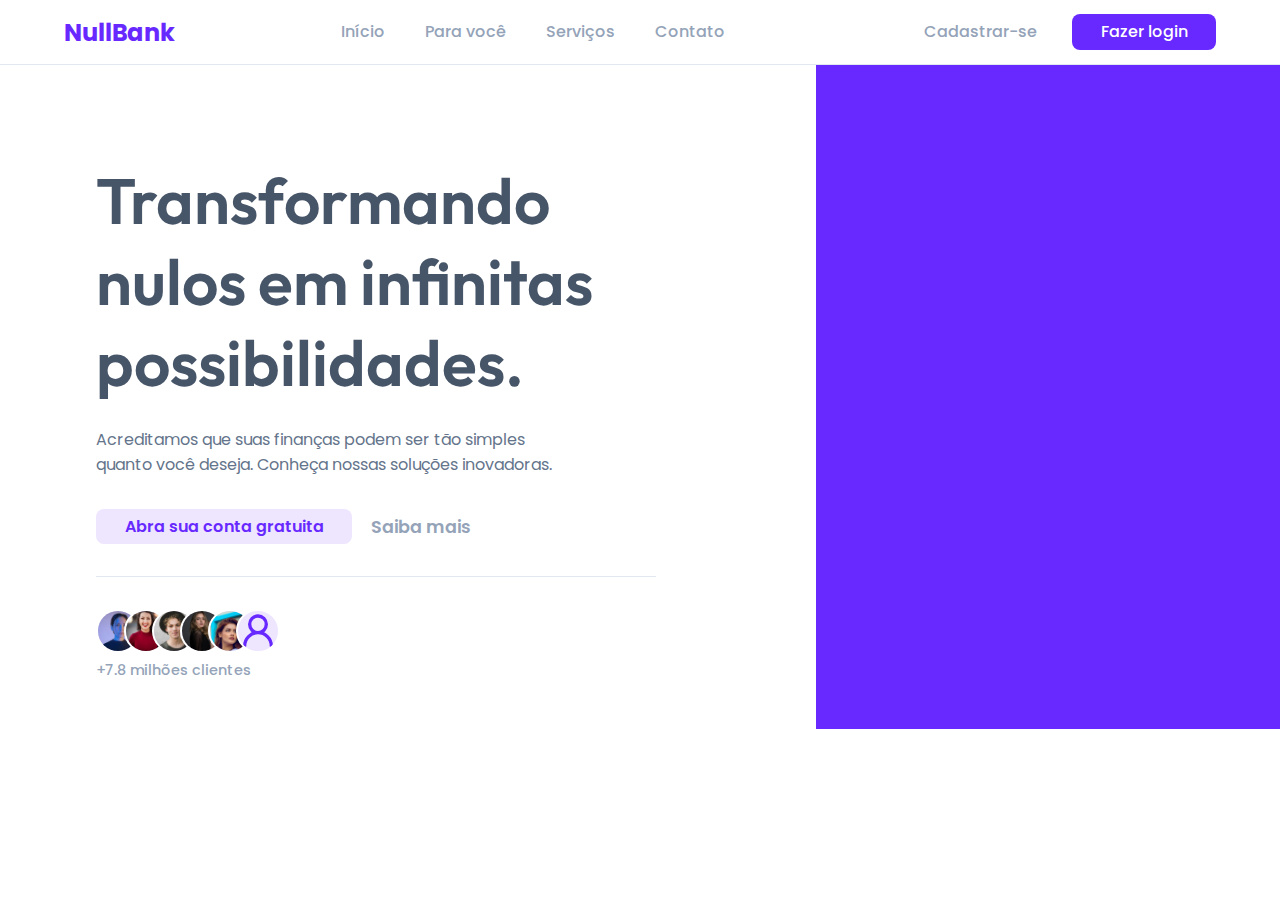
==== src/index.html @ 5b78dc31 "fix: adjust hero's buttons to the pattern styles" ====
<!DOCTYPE html>
<html lang="pt-br">
<head>
    <meta charset="UTF-8">
    <meta name="viewport" content="width=device-width, initial-scale=1.0">
    <link rel="stylesheet" type="text/css" href="/src/styles/styles.css">
    <link rel="stylesheet" type="text/css" href="/src/styles/header.css">
    <title>NullBank</title>
    <meta name="description" content="Acreditamos que suas finanças podem ser tão simples quanto você deseja. Conheça nossas soluções inovadoras.">    
</head>
<body>
    <header>
        <div class="navbar__container">
            <nav id="navbar">
                <div class="navbar__logo">
                    <span>NullBank</span>
                </div>
                <div class="navbar__menu">
                    <ul id="navbar-menu-list">
                        <li class="navbar__link">
                            <a href="#home" type="_self">Início</a>
                        </li>
                        <li class="navbar__link">
                            <a href="#" type="_blank">Para você</a>
                        </li>
                        <li class="navbar__link">
                            <a href="#" type="_blank">Serviços</a>
                        </li>
                        <li class="navbar__link">
                            <a href="#" type="_self">Contato</a>
                        </li>
                    </ul>
                </div>
                <div class="navbar__buttons">
                    <button class="button button--white" id="navbar-btn-signup" href="#" type="_blank">
                        Cadastrar-se
                    </button>
                    <button class="button button--color" id="navbar-btn-login" href="#" type="_blank">
                        Fazer login
                    </button>
                </div>
            </nav>
        </div>
        <script src="/src/javascript/script.js"></script>
    </header>
    <main>
        <section>
            <div class="hero">
                <div class="hero__left">
                    <header>
                        <h2>Transformando nulos em infinitas possibilidades.</h2>
                        <p>Acreditamos que suas finanças podem ser tão simples quanto você deseja. Conheça nossas soluções inovadoras.</p>
                        <nav class="hero__left">
                            <div class="hero__content__buttons">
                                <button class="button button--light" id="hero-btn-openaccount" href="#">
                                    Abra sua conta gratuita
                                </button>
                                <button class="button button--white" id="hero-btn-moreinfo" href="#">
                                    Saiba mais
                                </button>
                            </div>
                        </nav>
                        
                    </header>
                    <div class="hero__left__users">
                        <div class="users__figures">
                            <figure><img src="assets/avatars/hero-avatar-1.png"></figure>
                            <figure><img src="assets/avatars/hero-avatar-2.png"></figure>
                            <figure><img src="assets/avatars/hero-avatar-3.png"></figure>
                            <figure><img src="assets/avatars/hero-avatar-4.png"></figure>
                            <figure><img src="assets/avatars/hero-avatar-5.png"></figure>
                            <figure><img src="assets/avatars/hero-avatar-6.svg"></figure>
                        </div>
                        <div class="users__caption">
                            <p>+7.8 milhões clientes</p>
                        </div>
                    </div>
                </div>
                <div class="hero__right">
                    <div class="hero__right__boxes">
                     <!--   <div id="heroRightBox1">
                            <figure><img src="assets/icons/hero-icon-1.svg"></figure>
                            <p>Sem taxas absurdas</p>
                        </div>
                        <div id="heroRightBox2">
                            <figure><img src="assets/icons/hero-icon-2.svg"></figure>
                            <p>Pagamentos em todo o mundo</p>
                        </div>
                        <div id="heroRightBox3">
                            <figure><img src="assets/icons/hero-icon-3.svg"></figure>
                            <p>100% pensando em você</p>
                        </div>
                        -->
                    </div>
                </div>
            </div> 
        </section>
    </main>
</body>
</html>
---- src/styles/styles.css ----
/* FONTS */
@import url('https://fonts.googleapis.com/css2?family=Outfit:wght@100..900&family=Poppins:ital,wght@0,100;0,200;0,300;0,400;0,500;0,600;0,700;0,800;0,900;1,100;1,200;1,300;1,400;1,500;1,600;1,700;1,800;1,900&display=swap');

/* RESET */
* {
    font-family: "Poppins", sans-serif;
    font-optical-sizing: auto;
    margin: 0;
    padding: 0;
    box-sizing: border-box;
}

a {
    text-decoration: none;
}

ul {
    list-style: none;
}

/* BASICS */
:root {
    --white: #FFFFFF;
    --primary-500: #6729FF;
    --primary-200: #EEE5FF;
    --primary-100: #F3F2FF;
    --slate-600: #475569;
    --slate-500: #64748B;
    --slate-400: #94A3B8;
    --slate-200: #E2E8F0;
    --slate-50: #F8FAFC;
}

html {
    font-size: 16px;
}

body {
    background-color: var(--white);
    color: var(--slate-400);
}

main {
    margin-top: 4rem;
}

/* a:link, a:visited {
    color: var(--slate-400);
}

a:hover, a:active {
    color: var(--primary-500);
    transition: 0.3s;
} */
 

img {
    display: flex;
    width: 100%;
}

/* BUTTONS */
.button {
    border: transparent;
    border-radius: 0.5rem;
    cursor: pointer;
    font: inherit;
    font-weight: 500;
    height: 2.2rem;
    padding: inherit;
}

.button--color {
    background-color: var(--primary-500);
    color: var(--white);

    &:hover {
        background-color: var(--primary-200);
        color: var(--primary-500);
    }
}

.button--white {
    background-color: var(--white);
    color: var(--slate-400);

    &:hover {
        color: var(--primary-500);
    }
}

.button--light {
    background-color: var(--primary-200);
    color: var(--primary-500);

    &:hover {
        background-color: var(--primary-500);
        color: var(--white);
    }
}


/* MAIN */


/* HERO */
.hero {
    display: flex;
    flex-direction: row;
    min-height: fit-content;
    max-height: 45rem;

    background-color: var(--primary-500);
    /* background-image: url(/assets/images/hero-banner.svg); */
    background-position: 85% 115%;
    background-repeat: no-repeat;
    background-size: 24rem 38rem;
}

/* HERO LIGHT SIDE ITEMS */
.hero__left {
    background-color: var(--white);
    padding: 6rem 10rem 1rem 6rem;
    max-height: fit-content;
}

.hero__left header {
    align-content: center;
    border-bottom: 1px solid var(--slate-200);
    display: flex;
    flex-direction: column;
    max-width: 40rem;
}

.hero__left h2 {
    color: var(--slate-600);
    font-family: "Outfit", serif;
    font-size: 4rem;
    font-weight: 600;
    max-width: 35rem;
    padding-bottom: 1.5rem;
}

.hero__left p{
    color: var(--slate-500);
    width: 30rem;
    padding-bottom: 2rem;
}

.hero__left nav {
    align-items: center;
    display: inline-flex;
    flex-direction: row;
    padding: 0 0 2rem 0;
    max-width: fit-content;
}

.hero__left a{
    font-weight: 600;
        
    &:not(:first-child) {
        font-size: 1.1rem;
        padding-left: 1rem;
        transition: 0.5s;
    }
}

.hero__left__users {
    display: flex;
    flex-direction: column;
    padding-top: 2rem;
    padding-left: 1rem;    
}

.hero .users__figures {
    display: inline-flex;
    flex-direction: row;
}

.hero .users__figures img{
    display: inline-flex;
    flex-direction: row;
    border: 0.15em solid var(--white);
    border-radius: 100%;
    margin-left: -1rem;
    max-width: 2.5rem;
    overflow: hidden;
    position: relative;

    &:first-child {
        z-index: 1;
    }
    &:nth-child(2) {
        z-index: 2;
    }
    &:nth-child(3) {
        z-index: 3;
    }
    &:nth-child(4) {
        z-index: 4;
    }
    &:nth-child(5) {
        z-index: 5;
    }

    &:last-child {
        background-color: var(--primary-200);
        box-sizing: content-box;
        width: 2.5rem; 
    }
}

.hero .users__caption p{
    color: var(--slate-400);
    font-size: 0.9rem;
    font-weight: 500;
    margin-left: -1rem;
}

.hero__content__buttons {
    display: flex;
    gap: 1.2rem;
}

#hero-btn-openaccount {
    font-weight: 600;
    /* line-height: 3.5rem; */
    padding: inherit;
    width: 16rem;
}

#hero-btn-moreinfo {
    font-size: 1.1rem;
    font-weight: 600;
    padding: inherit;
}

/* HERO COLOR SIDE ITEMS */

.hero__right__boxes {
    background-color: none;
    background-size: 42rem 26rem;
    background-position: 50% 50%;
    
    display: flexbox;
    flex-direction: column;
}



.hero__right__boxes div {
    background-color: var(--white);
    display: inline-flex;
    height: 3rem;
    margin-top: 5.5rem;
}

.hero__right__boxes img {
    background-color: var(--primary-200);
    border-radius: 0.5rem;
    padding: 0.5rem;
    max-width: 2.5rem;
}

/*
#heroBox1 {
    
}
#heroBox2 {

}
#heroBox3 {
    
} */

/* ------ */

/* CARTÕES */

/* APP */

/* DOWNLOAD */

/* CTA */

/* FOOTER */
---- src/styles/header.css ----
#navbar {
    display: flex;
    flex-direction: row;
    align-items: center;
    justify-content: space-between;
    line-height: 2rem;
    height: 2rem;
    margin: 1rem 4rem;
}

#navbar-menu-list {
    display: flex;
    gap: 2.5rem;
}

#navbar-btn-signup {
    width: 11rem;
}

#navbar-btn-login {
    width: 9rem;
}

.navbar__container {
    background-color: var(--white);
    border-bottom: 1px solid var(--slate-200);
    min-width: 100vw;
    position: fixed;
    top: 0;
}

.navbar__logo {
    color: var(--primary-500);
    font-family: "Outfit", sans-serif;
    font-size: 1.5rem;
    font-weight: 700;
}

.navbar__menu {
    font-weight: 500;
}

.navbar__buttons {
    justify-content: space-between;
}

.navbar__link--active > a {
    color: unset;
    color: var(--primary-500);
}

.navbar__link > a {
    &:link {
        color: var(--slate-400);
    }
    &:visited {
        color: var(--slate-400);
    }
    &:hover {
        color: var(--primary-500);
    }
}
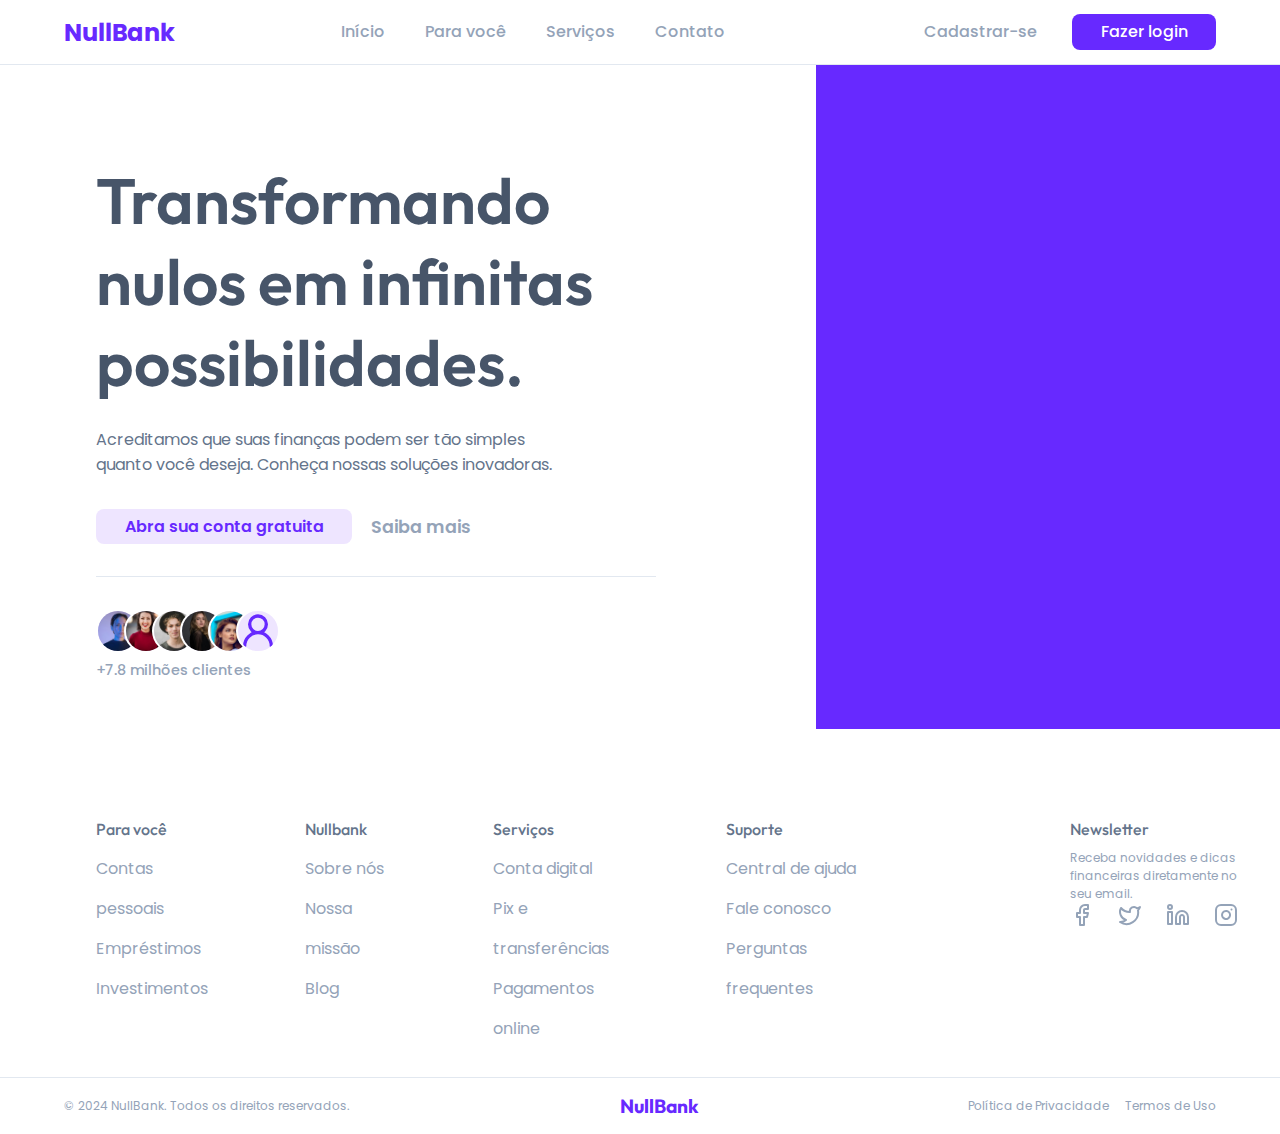
==== commit 13521079: "feat: add footer" ====
--- a/src/index.html
+++ b/src/index.html
@@ -5,6 +5,7 @@
     <meta name="viewport" content="width=device-width, initial-scale=1.0">
     <link rel="stylesheet" type="text/css" href="/src/styles/styles.css">
     <link rel="stylesheet" type="text/css" href="/src/styles/header.css">
+    <link rel="stylesheet" type="text/css" href="/src/styles/footer.css">
     <title>NullBank</title>
     <meta name="description" content="Acreditamos que suas finanças podem ser tão simples quanto você deseja. Conheça nossas soluções inovadoras.">    
 </head>
@@ -96,5 +97,148 @@
             </div> 
         </section>
     </main>
+    <footer>
+        <div class="foot">
+            <div class="foot__menu">
+                <div class="foot__menu__column" id="foot-menu-paravoce">
+                    <nav class="foot__nav">
+                        <span class="foot__title">
+                            Para você
+                        </span>
+                        <ul class="foot__nav__list">
+                            <li class="foot__nav__item">
+                                <a href="#" target="_blank">
+                                    Contas pessoais
+                                </a>
+                            </li>
+                            <li class="foot__nav__item">
+                                <a href="#" target="_blank">
+                                    Empréstimos
+                                </a>
+                            </li>
+                            <li class="foot__nav__item">
+                                <a href="#" target="_blank">
+                                    Investimentos
+                                </a>
+                            </li>
+                        </ul>
+                    </nav>
+                </div>
+                <div class="foot__menu__column" id="foot-menu-nullbank">
+                    <nav class="foot__nav">
+                        <span class="foot__title">
+                            Nullbank
+                        </span>
+                        <ul class="foot__nav__list">
+                            <li class="foot__nav__item">
+                                <a href="#" target="_blank">
+                                    Sobre nós
+                                </a>
+                            </li>
+                            <li class="foot__nav__item">
+                                <a href="#" target="_blank">
+                                    Nossa missão
+                                </a>
+                            </li>
+                            <li class="foot__nav__item">
+                                <a href="#" target="_blank">
+                                    Blog
+                                </a>
+                            </li>
+                        </ul>
+                    </nav>
+                </div>
+                <div class="foot__menu__column" id="foot-menu-servicos">
+                    <nav class="foot__nav">
+                        <span class="foot__title">
+                            Serviços
+                        </span>
+                        <ul class="foot__nav__list">
+                            <li class="foot__nav__item">
+                                <a href="#" target="_blank">
+                                    Conta digital
+                                </a>
+                            </li>
+                            <li class="foot__nav__item">
+                                <a href="#" target="_blank">
+                                    Pix e transferências
+                                </a>
+                            </li>
+                            <li class="foot__nav__item">
+                                <a href="#" target="_blank">
+                                    Pagamentos online
+                                </a>
+                            </li>
+                        </ul>
+                    </nav>
+                </div>
+                <div class="foot__menu__column" id="foot-menu-suporte">
+                    <nav class="foot__nav">
+                        <span class="foot__title">
+                            Suporte
+                        </span>
+                        <ul class="foot__nav__list">
+                            <li class="foot__nav__item">
+                                <a href="#" target="_blank">
+                                    Central de ajuda
+                                </a>
+                            </li>
+                            <li class="foot__nav__item">
+                                <a href="#" target="_blank">
+                                    Fale conosco
+                                </a>
+                            </li>
+                            <li class="foot__nav__item">
+                                <a href="#" target="_blank">
+                                    Perguntas frequentes
+                                </a>
+                            </li>
+                        </ul>
+                    </nav>
+                </div>
+            </div>
+            
+            <div class="foot__newsletter" id="foot-newsletter">
+                <span class="foot__title">
+                    Newsletter
+                </span>
+                <p class=foot__smalltext id="foot-news-text">
+                    Receba novidades e dicas financeiras diretamente no seu email.
+                </p>
+                
+                <!-- EMAIL INPUT + SUBMIT BUTTON -->
+                <div class="foot__socials">
+                    <button class="button__social" id="btn-facebook" href="#">
+
+                    </button>
+                    <button class="button__social" id="btn-twitter" href="#">
+
+                    </button>
+                    <button class="button__social" id="btn-linkedin" href="#">
+
+                    </button>
+                    <button class="button__social" id="btn-instagram" href="#">
+                        
+                    </button>
+                </div>
+            </div>  
+        </div>
+        <div class="foot__bottom">
+            <p class=foot__smalltext id="foot-copyrights">
+                © 2024 NullBank. Todos os direitos reservados.
+            </p>
+            <span id="foot-logo">
+                NullBank
+            </span>
+            <ul id="foot-terms">
+                <li class="foot__smalltext">
+                    <a href="#">Política de Privacidade</a>
+                </li>
+                <li class="foot__smalltext">
+                    <a href="#">Termos de Uso</a>
+                </li>
+            </ul>
+        </div>
+    </footer>
 </body>
 </html>--- a/src/styles/styles.css
+++ b/src/styles/styles.css
@@ -44,14 +44,14 @@
     margin-top: 4rem;
 }
 
-/* a:link, a:visited {
+a:link, a:visited {
     color: var(--slate-400);
 }
 
 a:hover, a:active {
     color: var(--primary-500);
     transition: 0.3s;
-} */
+}
  
 
 img {
--- a/src/styles/footer.css
+++ b/src/styles/footer.css
@@ -0,0 +1,115 @@
+
+/* FOOTER */
+
+.foot {
+    border-bottom: 1px solid var(--slate-200);
+    display: flex;
+    flex-direction: row;
+    gap: 8rem;
+    padding: 3rem 0 3rem 4rem;
+    width: 100vw;
+}
+
+.foot__menu {
+    display: flex;
+    flex-direction: row;
+    align-items: start;
+    gap: 2rem;
+}
+
+.foot__menu__column {
+    display: flex;
+    flex-direction: column;
+}
+
+.foot__nav {
+    background-color: var(--white);
+    display: flex;
+    flex-direction: column;
+    justify-content: space-between;
+    padding: 2rem 2rem;
+    line-height: 2.5rem;
+    height: 28vh;
+    width: fit-content;
+}
+
+.foot__title {
+    color: var(--slate-500);
+    font-family: "Outfit", sans-serif;
+    font-weight: 500;
+    line-height: 2.5rem;
+}
+
+.foot__nav__list {
+    display: flex;
+    flex-direction: column;
+}
+
+.foot__newsletter {
+    padding: 2rem 2rem;
+    width: 20vw;
+    right: 0;
+}
+
+.foot__smalltext {
+    font-size: 0.75rem;
+}
+
+.foot__socials {
+    display:flex;
+    flex-direction: row;
+    align-items:start;
+    gap: 1.5rem;
+    
+}
+
+.button__social {
+    background: transparent;
+    background-repeat: no-repeat;
+    background-size: 1.5rem;
+    border: transparent;
+    
+    height: 1.5rem;
+    width: 1.5rem;
+}
+
+#btn-facebook {
+    background-image: url(/src/assets/icons/social-icon-1.svg);
+}
+
+#btn-twitter {
+    background-image: url(/src/assets/icons/social-icon-2.svg);
+}
+
+#btn-linkedin {
+    background-image: url(/src/assets/icons/social-icon-3.svg);
+}
+
+#btn-instagram {
+    background-image: url(/src/assets/icons/social-icon-4.svg);
+}
+
+.foot__bottom {
+    display: flex;
+    flex-direction: row;
+    align-items: center;
+    justify-content: space-between;
+    padding: 1rem 4rem;
+    max-width: 100vw;
+    width: 100vw;
+    bottom: 0px;
+}
+
+#foot-logo {
+    color: var(--primary-500);
+    cursor: default;
+    font-family: "Outfit", sans-serif;
+    font-size: 1.2rem;
+    font-weight: 700;
+}
+
+#foot-terms {
+    display: flex;
+    flex-direction: row;
+    gap: 1rem;
+}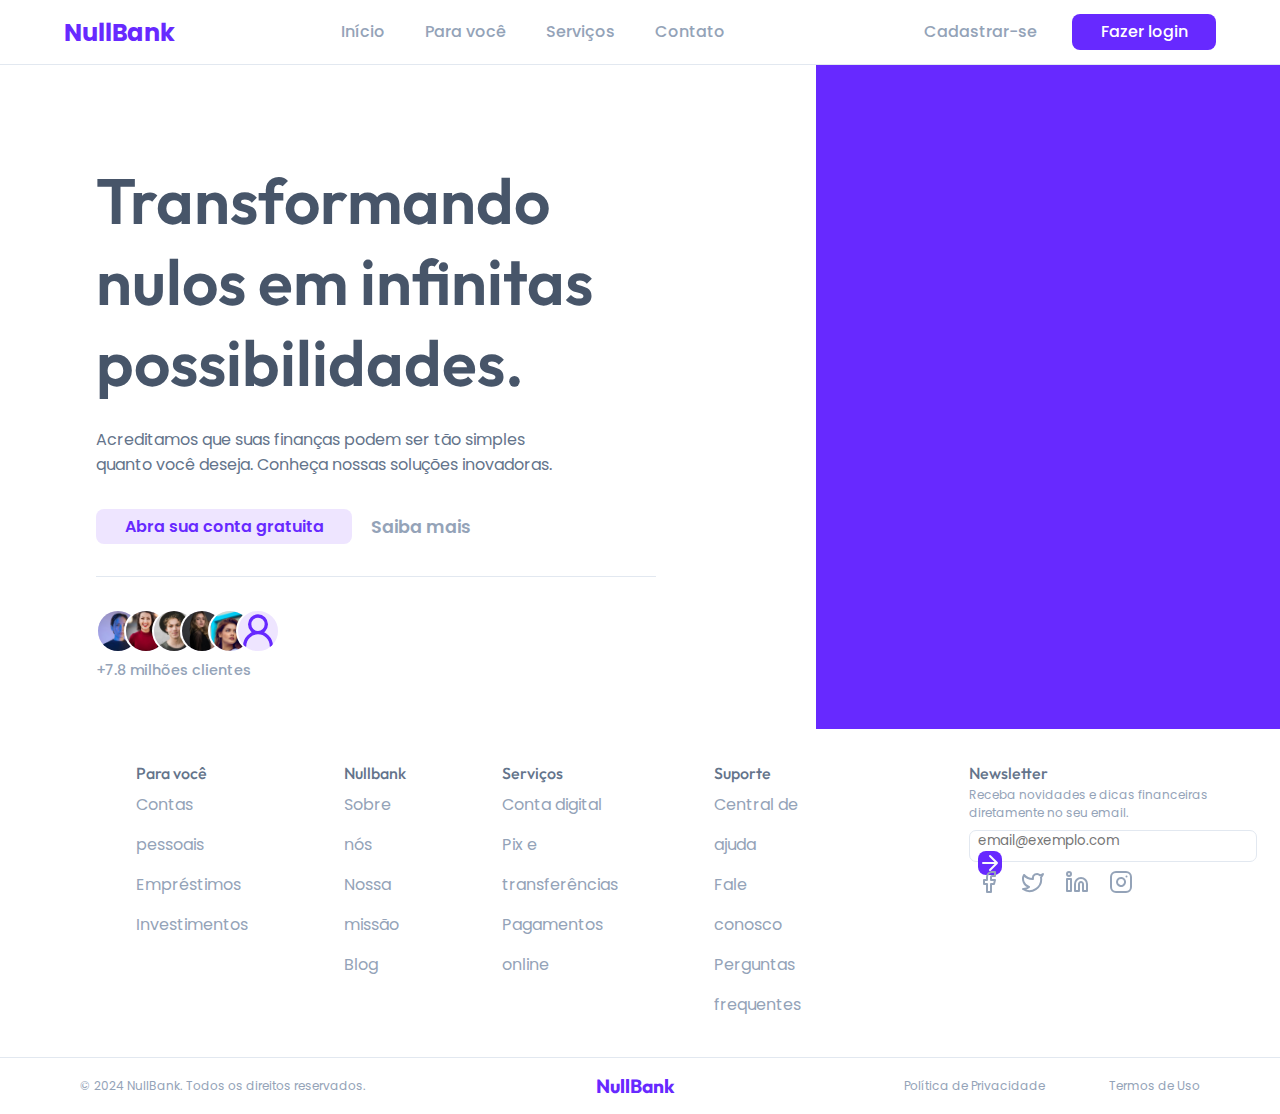
==== commit bb34dac8: "feat: add footer form email input" ====
--- a/src/index.html
+++ b/src/index.html
@@ -98,147 +98,156 @@
         </section>
     </main>
     <footer>
-        <div class="foot">
-            <div class="foot__menu">
-                <div class="foot__menu__column" id="foot-menu-paravoce">
-                    <nav class="foot__nav">
-                        <span class="foot__title">
-                            Para você
+        <!-- <div class="foot__container"> -->
+            <div class="foot__content__container">
+                <div class="foot__content__table">
+                    <div class="foot__content__column" id="foot-menu-paravoce">
+                        <nav class="foot__content__menu">
+                            <span class="foot__content__title">
+                                Para você
+                            </span>
+                            <ul class="foot__content__list">
+                                <li class="foot__content__item">
+                                    <a href="#" target="_blank">
+                                        Contas pessoais
+                                    </a>
+                                </li>
+                                <li class="foot__content__item">
+                                    <a href="#" target="_blank">
+                                        Empréstimos
+                                    </a>
+                                </li>
+                                <li class="foot__content__item">
+                                    <a href="#" target="_blank">
+                                        Investimentos
+                                    </a>
+                                </li>
+                            </ul>
+                        </nav>
+                    </div>
+                    <div class="foot__content__column" id="foot-menu-nullbank">
+                        <nav class="foot__content__menu">
+                            <span class="foot__content__title">
+                                Nullbank
+                            </span>
+                            <ul class="foot__content__list">
+                                <li class="foot__content__item">
+                                    <a href="#" target="_blank">
+                                        Sobre nós
+                                    </a>
+                                </li>
+                                <li class="foot__content__item">
+                                    <a href="#" target="_blank">
+                                        Nossa missão
+                                    </a>
+                                </li>
+                                <li class="foot__content__item">
+                                    <a href="#" target="_blank">
+                                        Blog
+                                    </a>
+                                </li>
+                            </ul>
+                        </nav>
+                    </div>
+                    <div class="foot__content__column" id="foot-menu-servicos">
+                        <nav class="foot__content__menu">
+                            <span class="foot__content__title">
+                                Serviços
+                            </span>
+                            <ul class="foot__content__list">
+                                <li class="foot__content__item">
+                                    <a href="#" target="_blank">
+                                        Conta digital
+                                    </a>
+                                </li>
+                                <li class="foot__content__item">
+                                    <a href="#" target="_blank">
+                                        Pix e transferências
+                                    </a>
+                                </li>
+                                <li class="foot__content__item">
+                                    <a href="#" target="_blank">
+                                        Pagamentos online
+                                    </a>
+                                </li>
+                            </ul>
+                        </nav>
+                    </div>
+                    <div class="foot__content__column" id="foot-menu-suporte">
+                        <nav class="foot__content__menu">
+                            <span class="foot__content__title">
+                                Suporte
+                            </span>
+                            <ul class="foot__content__list">
+                                <li class="foot__content__item">
+                                    <a href="#" target="_blank">
+                                        Central de ajuda
+                                    </a>
+                                </li>
+                                <li class="foot__content__item">
+                                    <a href="#" target="_blank">
+                                        Fale conosco
+                                    </a>
+                                </li>
+                                <li class="foot__content__item">
+                                    <a href="#" target="_blank">
+                                        Perguntas frequentes
+                                    </a>
+                                </li>
+                            </ul>
+                        </nav>
+                    </div>
+                </div>
+                <div class="foot__content__column foot__content__column--last" id="foot-newsletter">
+                    <div class="foot__content__newsletter">
+                        <span class="foot__content__title">
+                            Newsletter
                         </span>
-                        <ul class="foot__nav__list">
-                            <li class="foot__nav__item">
-                                <a href="#" target="_blank">
-                                    Contas pessoais
-                                </a>
-                            </li>
-                            <li class="foot__nav__item">
-                                <a href="#" target="_blank">
-                                    Empréstimos
-                                </a>
-                            </li>
-                            <li class="foot__nav__item">
-                                <a href="#" target="_blank">
-                                    Investimentos
-                                </a>
-                            </li>
-                        </ul>
-                    </nav>
-                </div>
-                <div class="foot__menu__column" id="foot-menu-nullbank">
-                    <nav class="foot__nav">
-                        <span class="foot__title">
-                            Nullbank
-                        </span>
-                        <ul class="foot__nav__list">
-                            <li class="foot__nav__item">
-                                <a href="#" target="_blank">
-                                    Sobre nós
-                                </a>
-                            </li>
-                            <li class="foot__nav__item">
-                                <a href="#" target="_blank">
-                                    Nossa missão
-                                </a>
-                            </li>
-                            <li class="foot__nav__item">
-                                <a href="#" target="_blank">
-                                    Blog
-                                </a>
-                            </li>
-                        </ul>
-                    </nav>
-                </div>
-                <div class="foot__menu__column" id="foot-menu-servicos">
-                    <nav class="foot__nav">
-                        <span class="foot__title">
-                            Serviços
-                        </span>
-                        <ul class="foot__nav__list">
-                            <li class="foot__nav__item">
-                                <a href="#" target="_blank">
-                                    Conta digital
-                                </a>
-                            </li>
-                            <li class="foot__nav__item">
-                                <a href="#" target="_blank">
-                                    Pix e transferências
-                                </a>
-                            </li>
-                            <li class="foot__nav__item">
-                                <a href="#" target="_blank">
-                                    Pagamentos online
-                                </a>
-                            </li>
-                        </ul>
-                    </nav>
-                </div>
-                <div class="foot__menu__column" id="foot-menu-suporte">
-                    <nav class="foot__nav">
-                        <span class="foot__title">
-                            Suporte
-                        </span>
-                        <ul class="foot__nav__list">
-                            <li class="foot__nav__item">
-                                <a href="#" target="_blank">
-                                    Central de ajuda
-                                </a>
-                            </li>
-                            <li class="foot__nav__item">
-                                <a href="#" target="_blank">
-                                    Fale conosco
-                                </a>
-                            </li>
-                            <li class="foot__nav__item">
-                                <a href="#" target="_blank">
-                                    Perguntas frequentes
-                                </a>
-                            </li>
-                        </ul>
-                    </nav>
+                        <p class=foot__smalltext id="foot-content-text">
+                            Receba novidades e dicas financeiras diretamente no seu email.
+                        </p>
+                        <div class="foot__content__form">
+                            <form id="foot-form">
+                                <input type="email" id="newsletter-email" placeholder="email@exemplo.com" novalidate>
+                                <button type="submit" class="button newsletter__icon" id="btn-newsletter">
+                                    <img src="assets/icons/footer-icon.svg" alt="send-icon">
+                                </button>
+                            </form>
+                        </div>
+                    </div>
+                    <div class="foot__content__icons">
+                        <button class="button button__icon" id="btn-facebook" href="#">
+                            <img src="assets/icons/social-icon-1.svg" alt="facebook-icon">
+                        </button>
+                        <button class="button button__icon" id="btn-twitter" href="#">
+                            <img src="assets/icons/social-icon-2.svg" alt="twitter-icon">
+                        </button>
+                        <button class="button button__icon" id="btn-linkedin" href="#">
+                            <img src="assets/icons/social-icon-3.svg" alt="linkedin-icon">
+                        </button>
+                        <button class="button button__icon" id="btn-instagram" href="#">
+                            <img src="assets/icons/social-icon-4.svg" alt="instagram-icon">
+                        </button>
+                    </div>
                 </div>
             </div>
-            
-            <div class="foot__newsletter" id="foot-newsletter">
-                <span class="foot__title">
-                    Newsletter
+            <div class="foot__bar">
+                <p class=foot__smalltext id="foot-copyrights">
+                    © 2024 NullBank. Todos os direitos reservados.
+                </p>
+                <span id="foot-logo">
+                    NullBank
                 </span>
-                <p class=foot__smalltext id="foot-news-text">
-                    Receba novidades e dicas financeiras diretamente no seu email.
-                </p>
-                
-                <!-- EMAIL INPUT + SUBMIT BUTTON -->
-                <div class="foot__socials">
-                    <button class="button__social" id="btn-facebook" href="#">
-
-                    </button>
-                    <button class="button__social" id="btn-twitter" href="#">
-
-                    </button>
-                    <button class="button__social" id="btn-linkedin" href="#">
-
-                    </button>
-                    <button class="button__social" id="btn-instagram" href="#">
-                        
-                    </button>
-                </div>
-            </div>  
-        </div>
-        <div class="foot__bottom">
-            <p class=foot__smalltext id="foot-copyrights">
-                © 2024 NullBank. Todos os direitos reservados.
-            </p>
-            <span id="foot-logo">
-                NullBank
-            </span>
-            <ul id="foot-terms">
-                <li class="foot__smalltext">
-                    <a href="#">Política de Privacidade</a>
-                </li>
-                <li class="foot__smalltext">
-                    <a href="#">Termos de Uso</a>
-                </li>
-            </ul>
-        </div>
+                <ul id="foot-terms">
+                    <li class="foot__smalltext">
+                        <a href="#">Política de Privacidade</a>
+                    </li>
+                    <li class="foot__smalltext">
+                        <a href="#">Termos de Uso</a>
+                    </li>
+                </ul>
+            </div>
+        <!-- </div> -->
     </footer>
 </body>
 </html>--- a/src/styles/styles.css
+++ b/src/styles/styles.css
@@ -53,6 +53,17 @@
     transition: 0.3s;
 }
  
+input {
+    border: none;
+
+    &:hover {
+        border: none;
+    }
+
+    &:focus {
+        border: none;
+    }
+}
 
 img {
     display: flex;
@@ -99,6 +110,14 @@
     }
 }
 
+.button__icon {
+    background: transparent;
+    background-repeat: no-repeat;
+    background-position: 50%;
+    height: 2.5rem;
+    width: 2.5rem;
+    padding: 0.5rem;
+}
 
 /* MAIN */
 
--- a/src/styles/footer.css
+++ b/src/styles/footer.css
@@ -1,103 +1,110 @@
 
 /* FOOTER */
 
-.foot {
-    border-bottom: 1px solid var(--slate-200);
+footer {
+    background-color: var(--white);
+    border-style: border-box;
     display: flex;
-    flex-direction: row;
-    gap: 8rem;
-    padding: 3rem 0 3rem 4rem;
+    flex-direction: column;
+    max-height: 30vh;
     width: 100vw;
 }
 
-.foot__menu {
+.foot__content__container {
+    padding: 1rem 0;
+    margin: 0 6rem;
     display: flex;
     flex-direction: row;
-    align-items: start;
-    gap: 2rem;
+    align-content: space-between;
+    justify-content: stretch;
+    gap: 8rem;
 }
 
-.foot__menu__column {
+.foot__content__table {
+    border-style: border-box;
+    padding: 1rem 2.5rem;
+    display: flex;
+    flex-direction: row;
+    align-content: space-between;
+    justify-content: stretch;
+    max-width: 70%;
+    gap: 6rem;
+
+}
+
+.foot__content__column--last {
+    padding-top: 1rem;
+}
+
+.foot__content__menu {
     display: flex;
     flex-direction: column;
+    justify-content: center;
+    min-width: fit-content;
+    line-height: 2.5rem;
 }
 
-.foot__nav {
-    background-color: var(--white);
-    display: flex;
-    flex-direction: column;
-    justify-content: space-between;
-    padding: 2rem 2rem;
-    line-height: 2.5rem;
-    height: 28vh;
-    width: fit-content;
-}
-
-.foot__title {
+.foot__content__title {
     color: var(--slate-500);
     font-family: "Outfit", sans-serif;
     font-weight: 500;
-    line-height: 2.5rem;
+    line-height: 1.5rem;
 }
 
-.foot__nav__list {
-    display: flex;
-    flex-direction: column;
-}
-
-.foot__newsletter {
-    padding: 2rem 2rem;
-    width: 20vw;
-    right: 0;
+.foot__content__subscribe {
+    width: 38wv;
 }
 
 .foot__smalltext {
     font-size: 0.75rem;
 }
 
-.foot__socials {
-    display:flex;
-    flex-direction: row;
-    align-items:start;
-    gap: 1.5rem;
+#foot-content-text {
+    max-width: 32vh;
+    padding-bottom: 0.5rem;
+}
+
+.foot__content__form {
+    display: flex;
+    flex-direction: row;    
+    border: 1px solid var(--slate-200);
+    border-radius: 7px;
+    font-size: 0.8rem;
+    padding-inline-start: 0.5rem;
+    height: 2rem;
+    width: 18rem;
+}
+
+.foot__content__form > input[type="email"] {
+    border: none;
+    font-size: 0.8rem;
+
+    &:focus {
+        border: none;
+    }
+}
+
+#btn-newsletter {
+    background-color: var(--primary-500);
+    height: 1.5rem;
+    width: 1.5rem;
     
 }
 
-.button__social {
-    background: transparent;
-    background-repeat: no-repeat;
-    background-size: 1.5rem;
-    border: transparent;
-    
-    height: 1.5rem;
-    width: 1.5rem;
+.foot__content__buttons {
+    display:flex;
+    flex-direction: row;
+    margin-right: 2rem;
 }
 
-#btn-facebook {
-    background-image: url(/src/assets/icons/social-icon-1.svg);
-}
-
-#btn-twitter {
-    background-image: url(/src/assets/icons/social-icon-2.svg);
-}
-
-#btn-linkedin {
-    background-image: url(/src/assets/icons/social-icon-3.svg);
-}
-
-#btn-instagram {
-    background-image: url(/src/assets/icons/social-icon-4.svg);
-}
-
-.foot__bottom {
+.foot__bar {
+    border-top: 1px solid var(--slate-200);
     display: flex;
     flex-direction: row;
     align-items: center;
     justify-content: space-between;
-    padding: 1rem 4rem;
-    max-width: 100vw;
-    width: 100vw;
-    bottom: 0px;
+    padding: 1rem 5rem;
+    max-width: 100%;
 }
 
 #foot-logo {
@@ -111,5 +118,5 @@
 #foot-terms {
     display: flex;
     flex-direction: row;
-    gap: 1rem;
+    gap: 4rem;
 }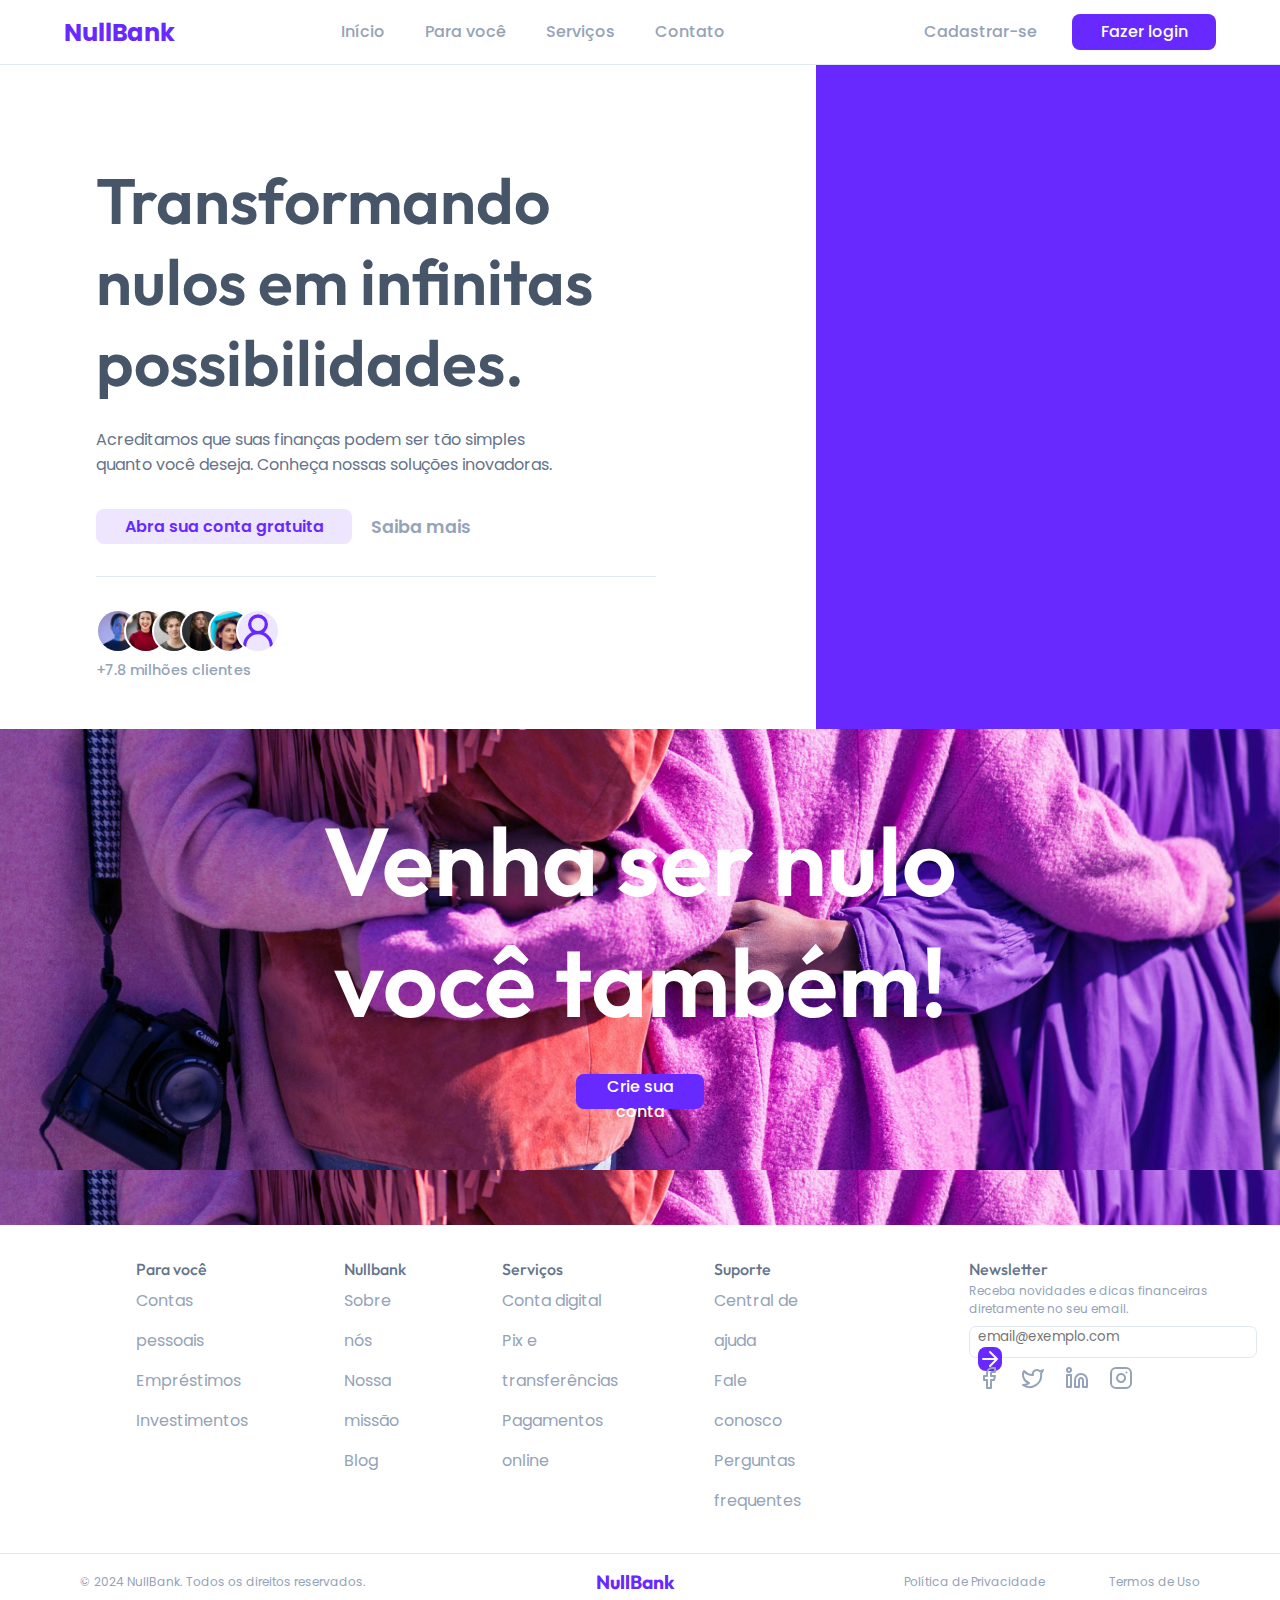
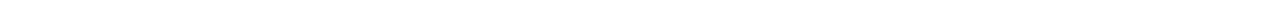
==== commit bb0c549a: "feat: add section 'crie sua conta'" ====
--- a/src/index.html
+++ b/src/index.html
@@ -95,6 +95,20 @@
                     </div>
                 </div>
             </div> 
+        </section>
+        <section id="crie-sua-conta">
+            <div class="criarconta__container">
+                <div class="criarconta__content">
+                    <h1 id="criar-conta-text">
+                        Venha ser nulo você também!
+                    </h1>
+                    <div class="criarconta__buttonbox">
+                        <button class="button button--color" id="btn-criar-conta" href="#">
+                            Crie sua conta
+                        </button>
+                    </div>
+                </div>
+            </div>
         </section>
     </main>
     <footer>
--- a/src/styles/styles.css
+++ b/src/styles/styles.css
@@ -302,4 +302,46 @@
 
 /* CTA */
 
+.criarconta__container {
+    background-image: url(/src/assets/images/cta-banner.svg);
+    background-size: 100vw;
+    height: 31rem;
+
+    display:flex;
+    flex-direction: row;
+    flex-wrap: wrap;
+    justify-items:center;
+}
+
+.criarconta__content {
+    display: flex;
+    flex-direction: column;
+    padding: 3% 25%;
+}
+
+.criarconta__content > h1 {
+    color: var(--white);
+    font-family: "Outfit", sans-serif;
+    font-size: 6rem;
+    font-weight: 600;
+    text-align: center;
+    flex-shrink: unset;
+    margin-top: 2rem;
+    padding-bottom: 2rem;
+    
+}
+
+.criarconta__content > button {
+    text-align: center;
+    line-height: 2rem;
+    padding: unset;
+}
+
+.criarconta__buttonbox {
+    display: flex;
+    flex-direction: row;
+    margin: 0 35%;
+    padding: 0 5%;
+}
+
 /* FOOTER */
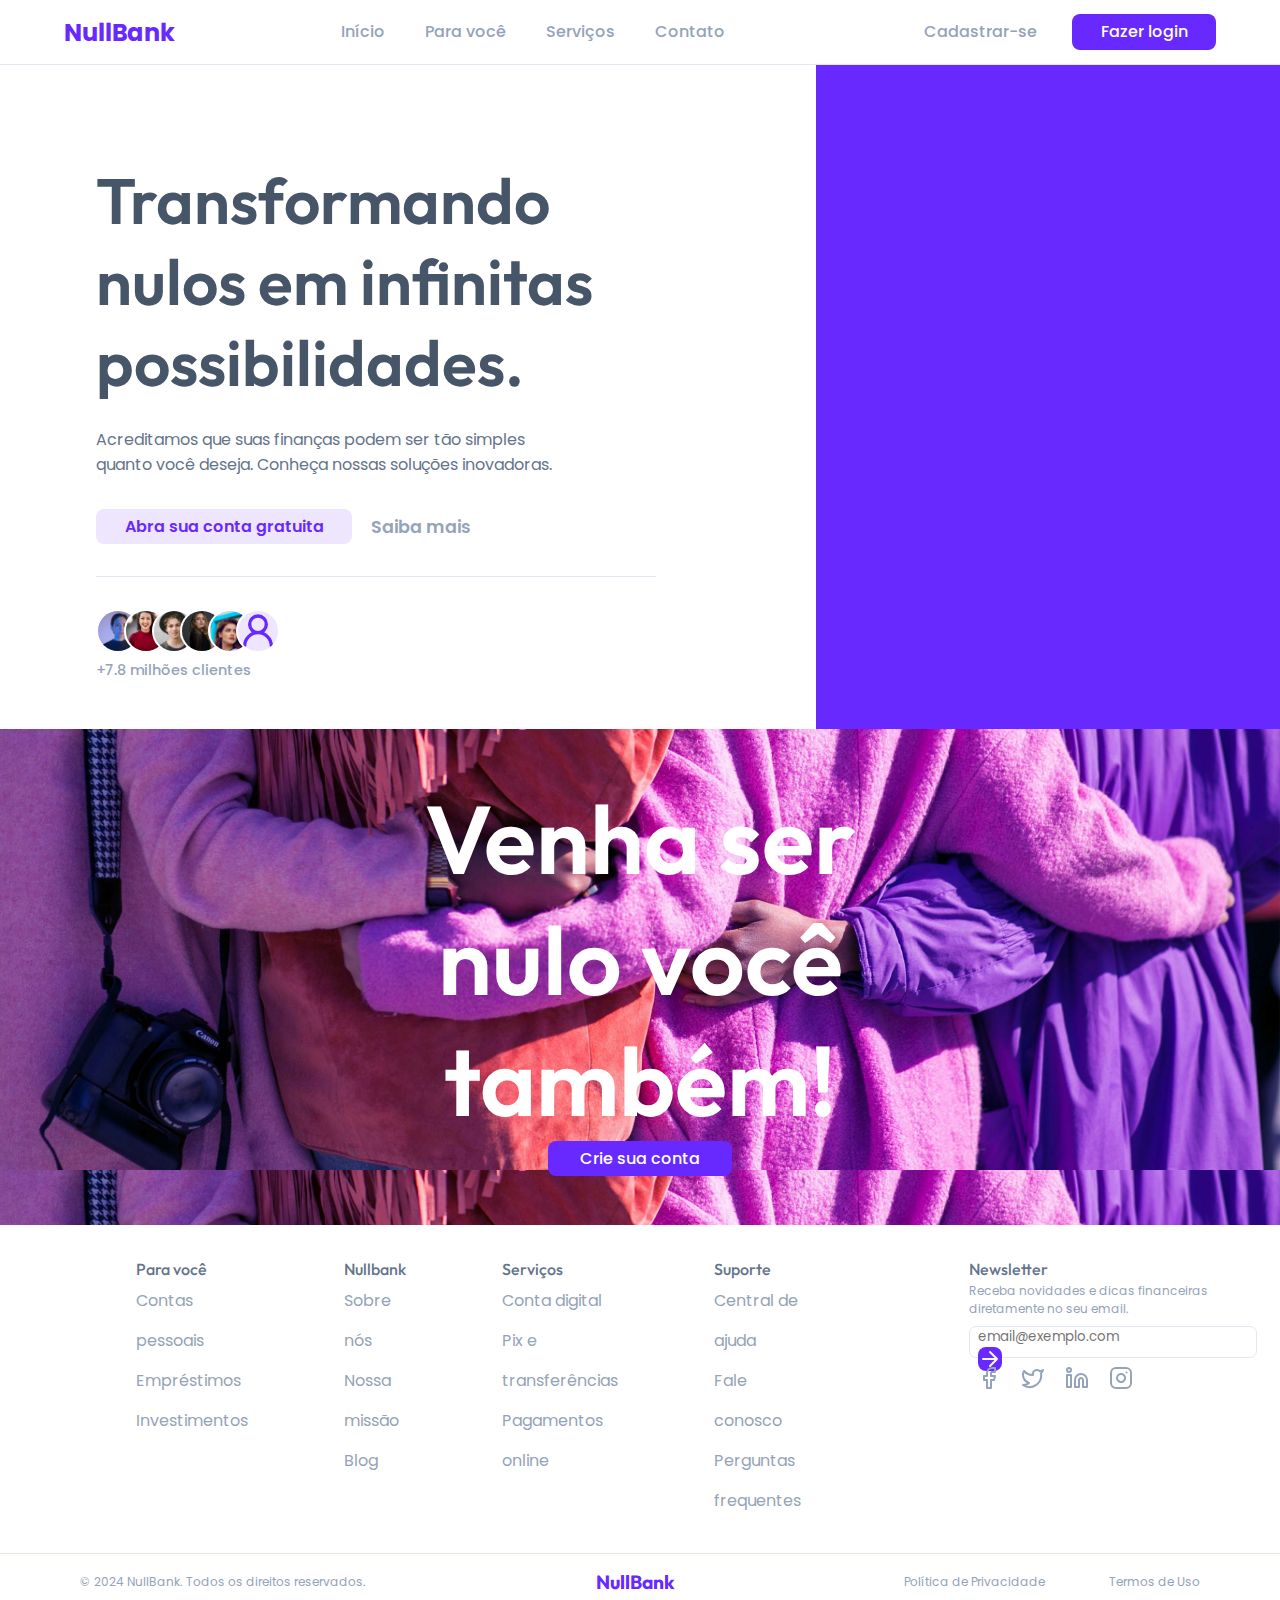
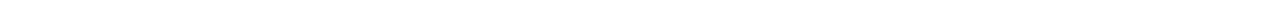
==== commit 7471bb5c: "refactor: cta styles" ====
--- a/src/index.html
+++ b/src/index.html
@@ -98,15 +98,16 @@
         </section>
         <section id="crie-sua-conta">
             <div class="criarconta__container">
-                <div class="criarconta__content">
+                <div class="criarconta__textbox">
                     <h1 id="criar-conta-text">
                         Venha ser nulo você também!
                     </h1>
-                    <div class="criarconta__buttonbox">
-                        <button class="button button--color" id="btn-criar-conta" href="#">
-                            Crie sua conta
-                        </button>
-                    </div>
+                </div>
+                <div class="criarconta__buttonbox">
+                    <button class="button button--color" id="btn-criar-conta" href="#">
+                        Crie sua conta
+                    </button>
+                </div>
                 </div>
             </div>
         </section>
--- a/src/styles/styles.css
+++ b/src/styles/styles.css
@@ -308,40 +308,39 @@
     height: 31rem;
 
     display:flex;
-    flex-direction: row;
+    flex-direction: column;
     flex-wrap: wrap;
-    justify-items:center;
-}
-
-.criarconta__content {
-    display: flex;
-    flex-direction: column;
-    padding: 3% 25%;
-}
-
-.criarconta__content > h1 {
+    justify-content: center;
+    align-items: center;
+}
+
+.criarconta__textbox {
+    max-width: 40vw;
+    justify-content: flex-end;
+}
+
+.criarconta__textbox > h1 {
     color: var(--white);
     font-family: "Outfit", sans-serif;
     font-size: 6rem;
     font-weight: 600;
     text-align: center;
-    flex-shrink: unset;
-    margin-top: 2rem;
-    padding-bottom: 2rem;
-    
-}
-
-.criarconta__content > button {
-    text-align: center;
-    line-height: 2rem;
-    padding: unset;
+    
 }
 
 .criarconta__buttonbox {
     display: flex;
     flex-direction: row;
-    margin: 0 35%;
-    padding: 0 5%;
+    justify-content: center;
+    align-content: center;
+    min-width: 15rem;
+}
+
+#btn-criar-conta {
+    
+    border-left-width: 2rem;
+    border-right-width: 2rem;
+    padding: 0 2rem;
 }
 
 /* FOOTER */
--- a/src/styles/footer.css
+++ b/src/styles/footer.css
@@ -3,7 +3,7 @@
 
 footer {
     background-color: var(--white);
-    border-style: border-box;
+    
     display: flex;
     flex-direction: column;
     max-height: 30vh;
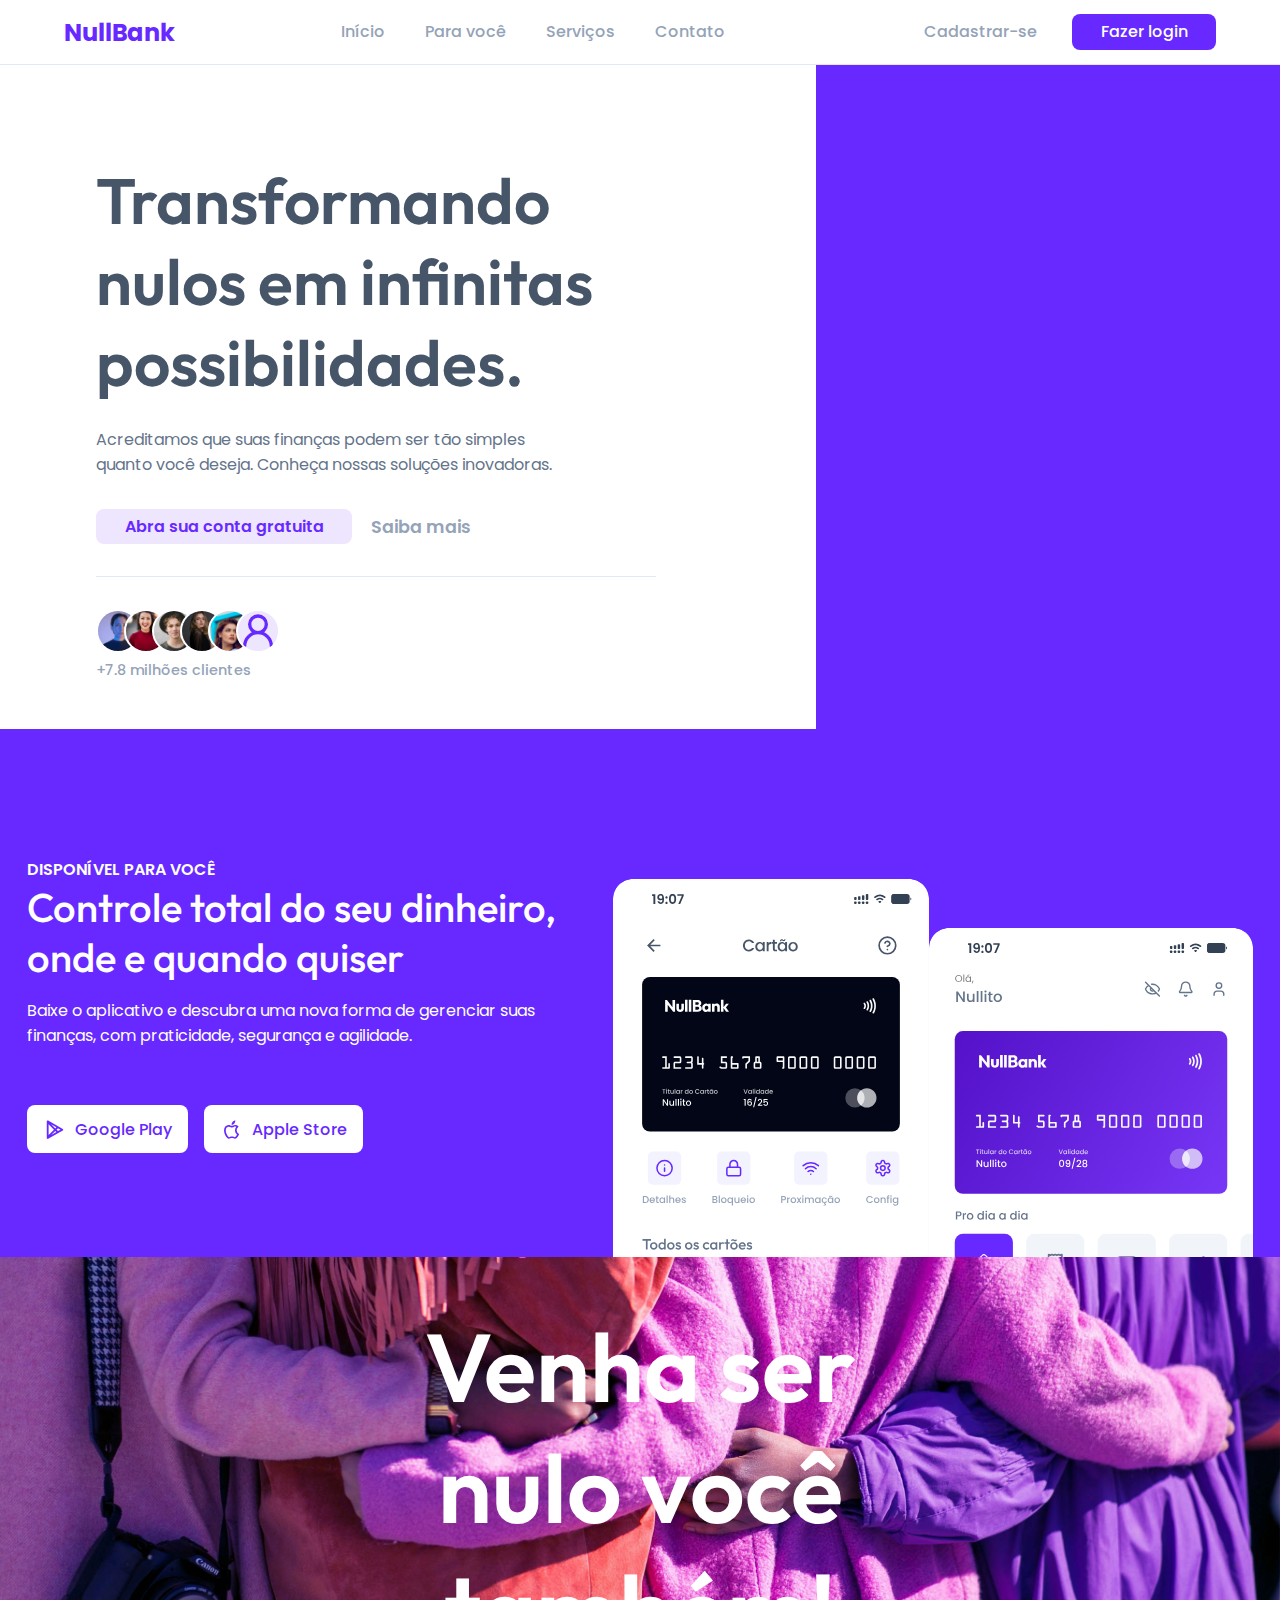
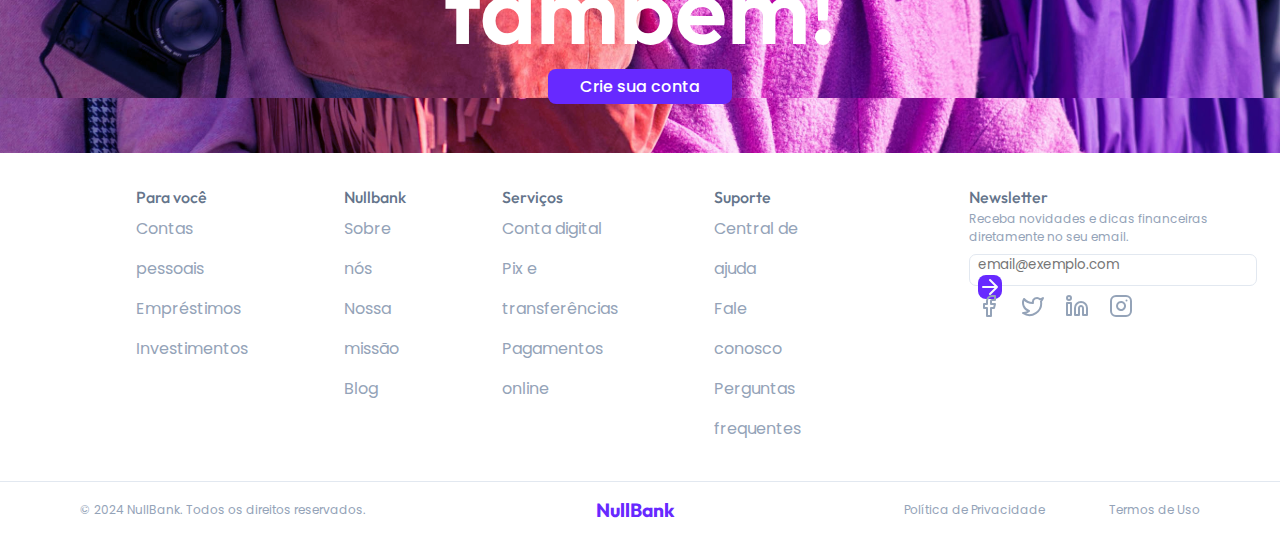
==== commit 4d915754: "feat: add download section" ====
--- a/src/index.html
+++ b/src/index.html
@@ -96,14 +96,50 @@
                 </div>
             </div> 
         </section>
+        <section id="download">
+            <div class="download__container">
+                <div class="download__content">
+                    <div class="download__content__text">
+                        <span>
+                            Disponível para você
+                        </span>
+                        <h3>
+                            Controle total do seu dinheiro, onde e quando quiser
+                        </h3>
+                        <p>
+                            Baixe o aplicativo e descubra uma nova forma de gerenciar suas finanças, com praticidade, segurança e agilidade.
+                        </p>
+                        <br>
+                    </div>
+                    <div class="download__content__buttons">
+                        <button class="button button--white" target="_blank" href="#" id="btn-download-google">
+                            <img src="/src/assets/icons/download-icon-1.svg" alt="google-play-icon">
+                            Google Play
+                        </button>
+                        <button class="button button--white" target="_blank" href="#" id="btn-download-apple">
+                            <img src="/src/assets/icons/download-icon-2.svg" alt="apple-store-icon">
+                            Apple Store
+                        </button>
+                    </div>
+                </div>
+                <div class="download__images">
+                    <div class="download__images__layer">
+                        <img src="/src/assets/images/download-banner-1.svg" alt="smartphone-screen" id="download-img-top">
+                    </div>
+                    <div class="download__images__layer">
+                        <img src="/src/assets/images/download-banner-2.svg" alt="smartphone-screen" id="download-img-bottom">
+                    </div>
+                </div>
+            </div>
+        </section>
         <section id="crie-sua-conta">
             <div class="criarconta__container">
-                <div class="criarconta__textbox">
+                <div class="criarconta__text">
                     <h1 id="criar-conta-text">
                         Venha ser nulo você também!
                     </h1>
                 </div>
-                <div class="criarconta__buttonbox">
+                <div class="criarconta__button">
                     <button class="button button--color" id="btn-criar-conta" href="#">
                         Crie sua conta
                     </button>
--- a/src/styles/styles.css
+++ b/src/styles/styles.css
@@ -300,6 +300,87 @@
 
 /* DOWNLOAD */
 
+.download__container {
+    background-color: var(--primary-500);
+    background-size: 100vw;
+    display:flex;
+    flex-direction: row;
+    flex-wrap: nowrap;
+    justify-content: space-evenly;
+    height: 33rem;
+
+    &:last-child {
+        align-items: flex-end;
+    }
+
+}
+
+.download__content {
+    align-self: center;
+    height: 17rem;
+    width: 35rem;
+}
+
+download__content__text {
+    margin-top: 6rem;
+    gap: 1rem;
+}
+.download__content__text > span {
+    color: var(--white);
+    text-transform: uppercase;
+    font-weight: 600;
+}
+
+.download__content__text > h3 {
+    color: var(--white);
+    font-family: "Outfit", sans-serif;
+    font-size: 2.5rem;
+    font-weight: 500;
+}
+
+.download__content__text > p {
+    color: var(--white);
+    padding-top: 1rem;
+    padding-bottom: 2rem;
+}
+
+.download__content__buttons {
+    display: flex;
+    flex-direction: row;
+    align-items: flex-start;
+    min-width: 21rem;
+    gap:1rem;
+}
+
+.download__content__buttons > .button {
+    color: var(--primary-500);
+    display: flex;
+    flex-direction: row;
+    justify-content: space-evenly;
+    align-items: center;
+    gap:0.5rem;
+    padding: 1.5rem 1rem;
+}
+
+.download__content__buttons > button > img {
+    height: 1.2rem;
+    width: 1.5rem;
+}
+
+.download__images {
+    display: flex;
+    flex-direction: row;
+    justify-content: flex-end;
+    align-items: flex-end;
+    
+    width:50%;
+    
+}
+
+
+
+
+
 /* CTA */
 
 .criarconta__container {
@@ -314,12 +395,12 @@
     align-items: center;
 }
 
-.criarconta__textbox {
+.criarconta__text {
     max-width: 40vw;
     justify-content: flex-end;
 }
 
-.criarconta__textbox > h1 {
+.criarconta__text > h1 {
     color: var(--white);
     font-family: "Outfit", sans-serif;
     font-size: 6rem;
@@ -328,7 +409,7 @@
     
 }
 
-.criarconta__buttonbox {
+.criarconta__button {
     display: flex;
     flex-direction: row;
     justify-content: center;
@@ -337,7 +418,6 @@
 }
 
 #btn-criar-conta {
-    
     border-left-width: 2rem;
     border-right-width: 2rem;
     padding: 0 2rem;
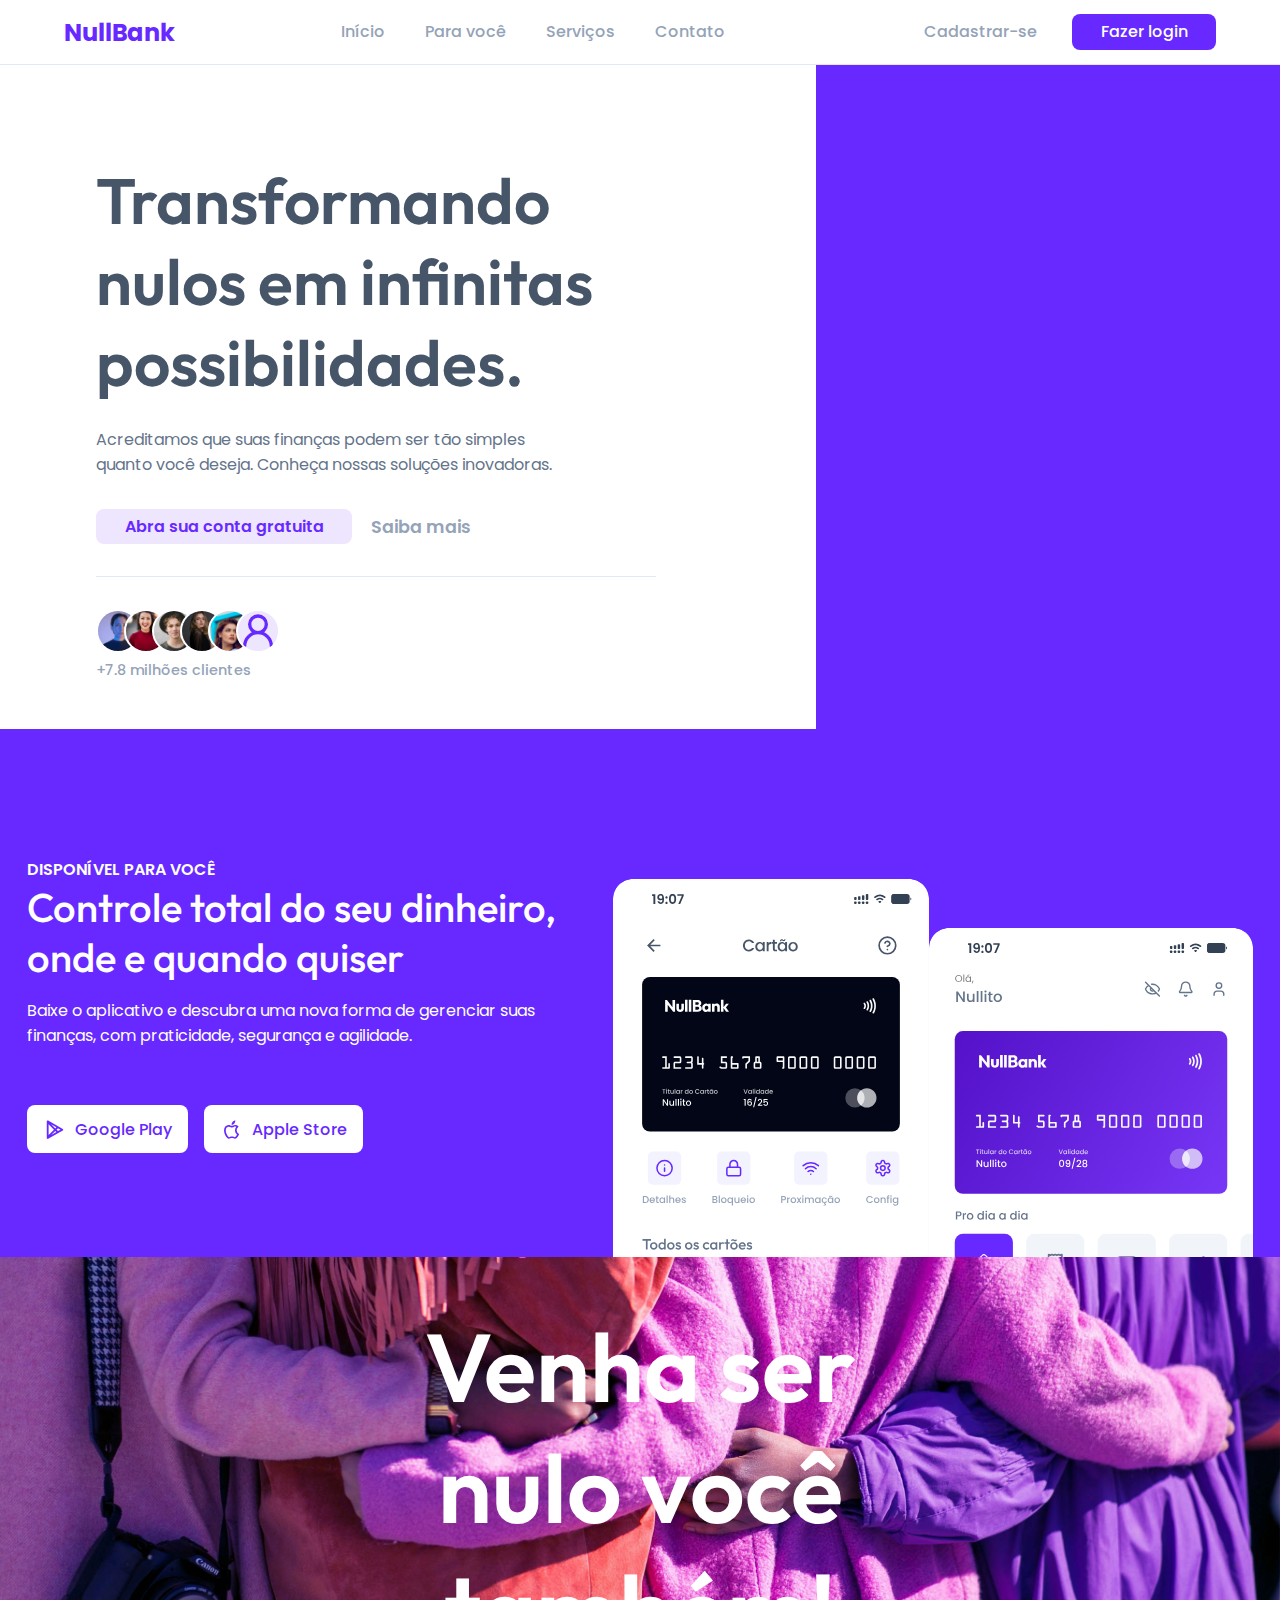
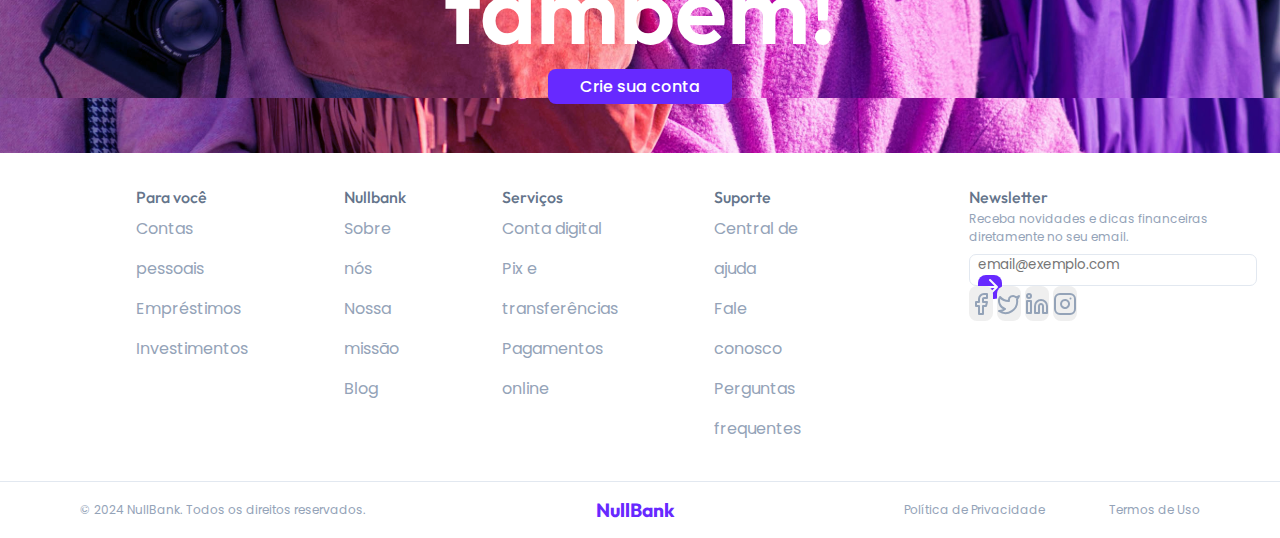
==== commit ed4b342e: "feat: add contact content and form" ====
--- a/src/index.html
+++ b/src/index.html
@@ -4,8 +4,6 @@
     <meta charset="UTF-8">
     <meta name="viewport" content="width=device-width, initial-scale=1.0">
     <link rel="stylesheet" type="text/css" href="/src/styles/styles.css">
-    <link rel="stylesheet" type="text/css" href="/src/styles/header.css">
-    <link rel="stylesheet" type="text/css" href="/src/styles/footer.css">
     <title>NullBank</title>
     <meta name="description" content="Acreditamos que suas finanças podem ser tão simples quanto você deseja. Conheça nossas soluções inovadoras.">    
 </head>
@@ -18,8 +16,8 @@
                 </div>
                 <div class="navbar__menu">
                     <ul id="navbar-menu-list">
-                        <li class="navbar__link">
-                            <a href="#home" type="_self">Início</a>
+                        <li class="navbar__link navbar__link--active">
+                            <a href="#" type="_self">Início</a>
                         </li>
                         <li class="navbar__link">
                             <a href="#" type="_blank">Para você</a>
--- a/src/styles/styles.css
+++ b/src/styles/styles.css
@@ -1,7 +1,8 @@
-/* FONTS */
 @import url('https://fonts.googleapis.com/css2?family=Outfit:wght@100..900&family=Poppins:ital,wght@0,100;0,200;0,300;0,400;0,500;0,600;0,700;0,800;0,900;1,100;1,200;1,300;1,400;1,500;1,600;1,700;1,800;1,900&display=swap');
-
-/* RESET */
+@import url(/src/styles/header.css);
+@import url(/src/styles/footer.css);
+@import url(/src/styles/contact.css);
+
 * {
     font-family: "Poppins", sans-serif;
     font-optical-sizing: auto;
@@ -10,15 +11,7 @@
     box-sizing: border-box;
 }
 
-a {
-    text-decoration: none;
-}
-
-ul {
-    list-style: none;
-}
-
-/* BASICS */
+/* COLORS */
 :root {
     --white: #FFFFFF;
     --primary-500: #6729FF;
@@ -31,6 +24,7 @@
     --slate-50: #F8FAFC;
 }
 
+/* BASICS */
 html {
     font-size: 16px;
 }
@@ -44,6 +38,12 @@
     margin-top: 4rem;
 }
 
+/* ANCHORS */
+
+a {
+    text-decoration: none;
+}
+
 a:link, a:visited {
     color: var(--slate-400);
 }
@@ -52,6 +52,8 @@
     color: var(--primary-500);
     transition: 0.3s;
 }
+
+/* INPUTS */
  
 input {
     border: none;
@@ -65,9 +67,17 @@
     }
 }
 
+/* IMAGES */
+
 img {
     display: flex;
     width: 100%;
+}
+
+/* LISTS */
+
+ul {
+    list-style: none;
 }
 
 /* BUTTONS */
@@ -110,7 +120,7 @@
     }
 }
 
-.button__icon {
+.button--icon {
     background: transparent;
     background-repeat: no-repeat;
     background-position: 50%;
@@ -119,6 +129,8 @@
     padding: 0.5rem;
 }
 
+
+
 /* MAIN */
 
 
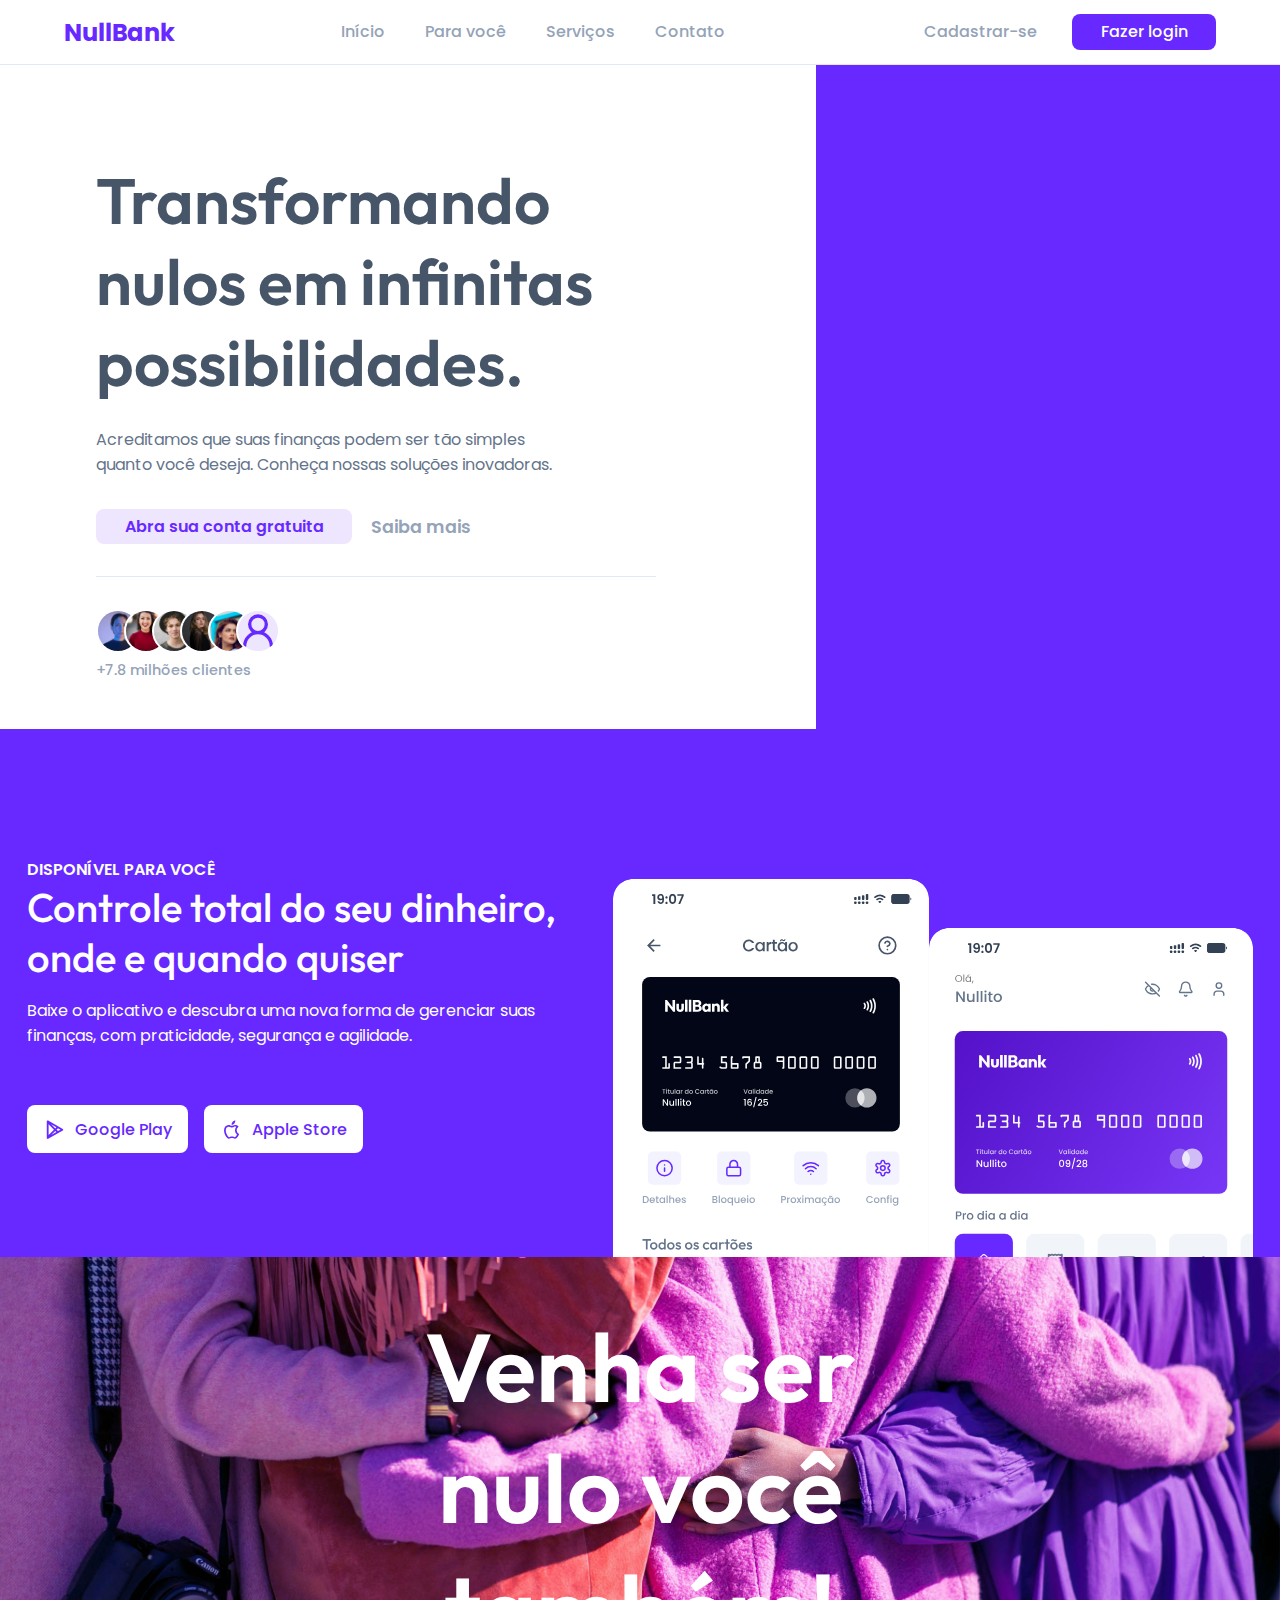
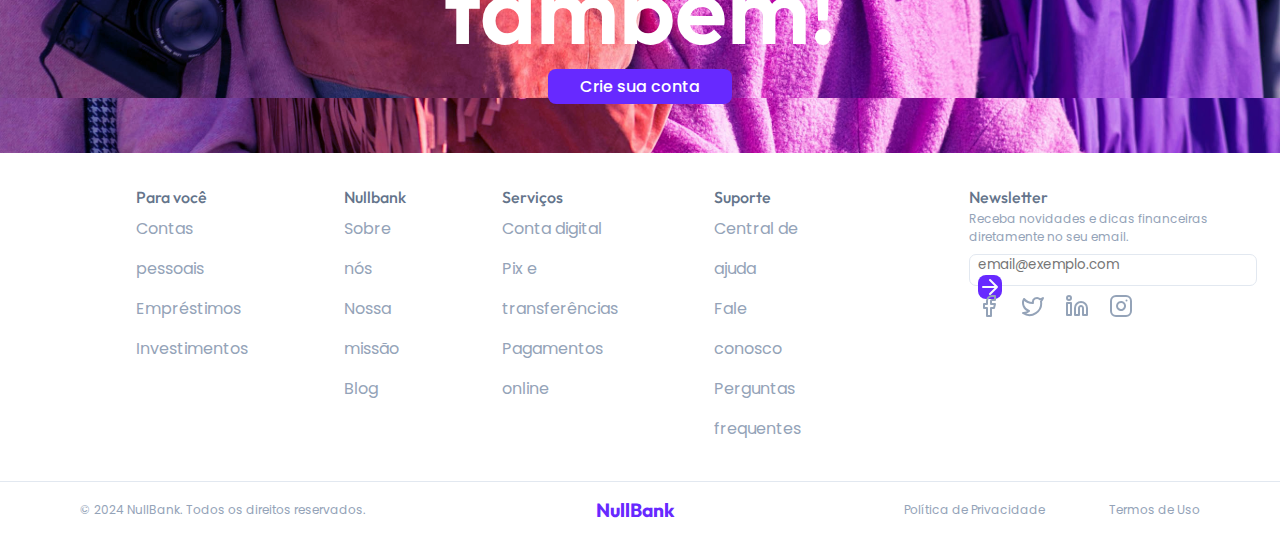
==== commit e8ff40b3: "docs: update readme" ====
--- a/src/index.html
+++ b/src/index.html
@@ -26,7 +26,7 @@
                             <a href="#" type="_blank">Serviços</a>
                         </li>
                         <li class="navbar__link">
-                            <a href="#" type="_self">Contato</a>
+                            <a href="/src/contact.html" type="_self">Contato</a>
                         </li>
                     </ul>
                 </div>
@@ -265,16 +265,16 @@
                         </div>
                     </div>
                     <div class="foot__content__icons">
-                        <button class="button button__icon" id="btn-facebook" href="#">
+                        <button class="button button--icon" id="btn-facebook" href="#">
                             <img src="assets/icons/social-icon-1.svg" alt="facebook-icon">
                         </button>
-                        <button class="button button__icon" id="btn-twitter" href="#">
+                        <button class="button button--icon" id="btn-twitter" href="#">
                             <img src="assets/icons/social-icon-2.svg" alt="twitter-icon">
                         </button>
-                        <button class="button button__icon" id="btn-linkedin" href="#">
+                        <button class="button button--icon" id="btn-linkedin" href="#">
                             <img src="assets/icons/social-icon-3.svg" alt="linkedin-icon">
                         </button>
-                        <button class="button button__icon" id="btn-instagram" href="#">
+                        <button class="button button--icon" id="btn-instagram" href="#">
                             <img src="assets/icons/social-icon-4.svg" alt="instagram-icon">
                         </button>
                     </div>
--- a/src/styles/styles.css
+++ b/src/styles/styles.css
@@ -57,14 +57,6 @@
  
 input {
     border: none;
-
-    &:hover {
-        border: none;
-    }
-
-    &:focus {
-        border: none;
-    }
 }
 
 /* IMAGES */
@@ -129,8 +121,6 @@
     padding: 0.5rem;
 }
 
-
-
 /* MAIN */
 
 
@@ -435,4 +425,42 @@
     padding: 0 2rem;
 }
 
-/* FOOTER */
+/* PAGE NOT FOUND */
+
+#notfound-hero {
+    height: 21rem;
+    display: flex;
+    flex-flow: row nowrap;
+    align-items: center;
+}
+
+.notfound__hero {
+    display: flex;
+    flex-direction: column;
+    justify-content: center;
+    align-items: flex-start;
+    max-width:65%;
+    margin: 2rem 4rem;
+    padding: 3.5rem 3rem;
+}
+
+.notfound__hero > h2 {
+    color: var(--slate-400);
+    font-family: "Outfit", sans-serif;
+    font-size: 4rem;
+    font-weight: 600;
+    
+}
+
+.notfound__hero > p {
+    color: var(--slate-500);
+    font: inherit;
+    font-weight: 400;
+    max-width: 45%;
+}
+
+#not-found-background {
+    background-image: url(/src/assets/images/cta-banner.svg);
+    width: 100vw;
+    height: 18rem;
+}